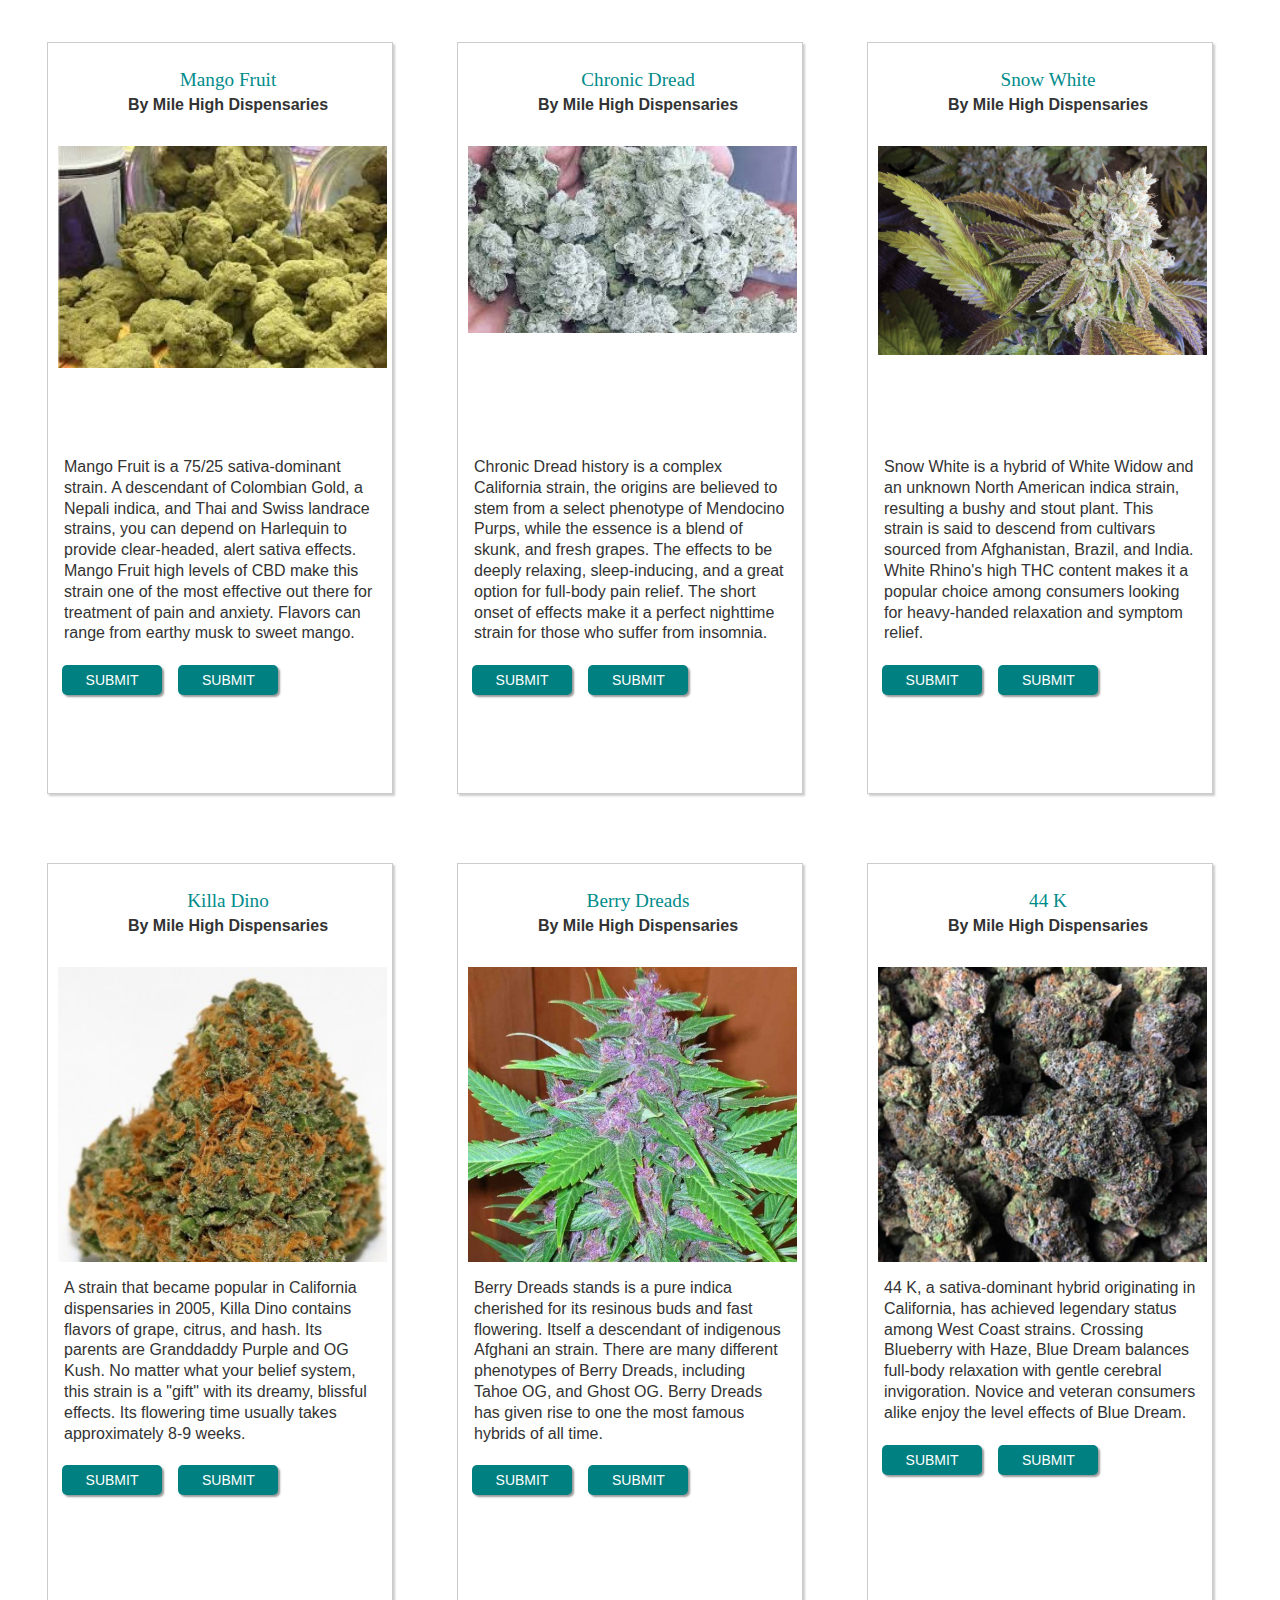
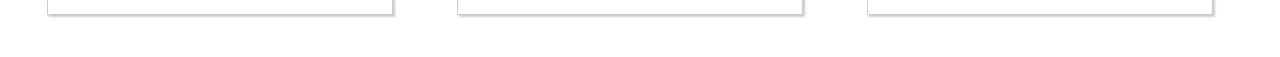
==== week1/index.html @ ab6a60d6 "Add files via upload" ====
<!doctype html>
<html lang="en">
  <head>
	<meta charset="utf-8">
	<meta name="viewport" content="width=device-width, initial-scale=1.0">
	<title></title>
	<link rel="stylesheet" href="css/cooking-design.css">
    <link rel="stylesheet" href="css/cooking-layout.css">
  </head>
  <body>
      <div class="row">
           
            
            
             <!-- new card starts-->  
            <article class="card" id="cardamom_cookies">
                <header class="card_header">
                    <h1 class="card_title">Mango Fruit</h1>
                    <h2 class="card_subtitle">By Mile High Dispensaries</h2>
                </header>
                <div class="card_img">
                    <img src="images/herb0.jpeg" alt="cookies">
                </div>
                <p class="card_text">Mango Fruit is a 75/25 sativa-dominant strain. A descendant of Colombian Gold, a Nepali indica, and Thai and Swiss landrace strains, you can depend on Harlequin to provide clear-headed, alert sativa effects. Mango Fruit high levels of CBD make this strain one of the most effective out there for treatment of pain and anxiety. Flavors can range from earthy musk to sweet mango.</p>
                      <button class="button card_button">SUBMIT</button>
              <button class="button">SUBMIT</button>
            </article>

            <!-- new card starts-->
            <article class="card" id="chocolatechips_cookies">
                <header class="card_header">
                    <h1 class="card_title">Chronic Dread</h1>
                    <h2 class="card_subtitle">By Mile High Dispensaries</h2>
                </header>
                <div class="card_img">
                    <img src="images/herb8.jpeg" alt="cookies">
                </div>
                <p class="card_text">Chronic Dread history is a complex California strain, the origins are believed to stem from a select phenotype of Mendocino Purps, while the essence is a blend of skunk, and fresh grapes. The effects to be deeply relaxing, sleep-inducing, and a great option for full-body pain relief. The short onset of effects make it a perfect nighttime strain for those who suffer from insomnia.</p>
                      <button class="button card_button">SUBMIT</button>
              <button class="button">SUBMIT</button>
            </article>

             <!-- new card starts-->

            <article class="card" id="apple_pie">
                <header class="card_header">
                    <h1 class="card_title">Snow White</h1>
                    <h2 class="card_subtitle">By Mile High Dispensaries</h2>
                </header>
                <div class="card_img">
                    <img src="images/herb10.jpg" alt="cookies">
                </div>
                <p class="card_text">Snow White is a hybrid of White Widow and an unknown North American indica strain, resulting a bushy and stout plant. This strain is said to descend from cultivars sourced from Afghanistan, Brazil, and India. White Rhino's high THC content makes it a popular choice among consumers looking for heavy-handed relaxation and symptom relief. </p>
                      <button class="button card_button">SUBMIT</button>
              <button class="button">SUBMIT</button>
            </article>
            
     </div> <!-- ends row -->
      
      
      
      <div class="row">
            
            
            
             <!-- new card starts-->  
            <article class="card" id="cardamom_cookies">
                <header class="card_header">
                    <h1 class="card_title">Killa Dino</h1>
                    <h2 class="card_subtitle">By Mile High Dispensaries</h2>
                </header>
                <div class="card_img">
                    <img src="images/herb9.png" alt="cookies">
                </div>
                <p class="card_text">A strain that became popular in California dispensaries in 2005, Killa Dino contains flavors of grape, citrus, and hash. Its parents are Granddaddy Purple and OG Kush. No matter what your belief system, this strain is a "gift" with its dreamy, blissful effects. Its flowering time usually takes approximately 8-9 weeks.</p>
                      <button class="button card_button">SUBMIT</button>
              <button class="button">SUBMIT</button>
            </article>
            
            
            
             <!-- new card starts-->
            <article class="card" id="chocolatechips_cookies">
                <header class="card_header">
                    <h1 class="card_title">Berry Dreads</h1>
                    <h2 class="card_subtitle">By Mile High Dispensaries</h2>
                </header>
                <div class="card_img">
                    <img src="images/herb1.jpg" alt="cookies">
                </div>
                <p class="card_text">Berry Dreads stands is a pure indica cherished for its resinous buds and fast flowering. Itself a descendant of indigenous Afghani an strain. There are many different phenotypes of Berry Dreads, including Tahoe OG, and Ghost OG. Berry Dreads has given rise to one the most famous hybrids of all time.</p>
                      <button class="button card_button">SUBMIT</button>
              <button class="button">SUBMIT</button>
            </article>
            
            
            
            
       <!-- new card starts-->

            <article class="card" id="apple_pie">
                <header class="card_header">
                    <h1 class="card_title">44 K</h1>
                    <h2 class="card_subtitle">By Mile High Dispensaries</h2>
                </header>
                <div class="card_img">
                    <img src="images/herb7.png" alt="cookies">
                </div>
                <p class="card_text">44 K, a sativa-dominant hybrid originating in California, has achieved legendary status among West Coast strains. Crossing Blueberry with Haze, Blue Dream balances full-body relaxation with gentle cerebral invigoration. Novice and veteran consumers alike enjoy the level effects of Blue Dream.</p>
                      <button class="button card_button">SUBMIT</button>
              <button class="button">SUBMIT</button>
            </article>
      
      </div> <!-- ends row -->
      
      
      
      
      
  </body>
</html>
---- week1/css/cooking-design.css ----
/* Components Styles  */

/* *********** General Styles ********** */
*{
    margin:5px;
    padding:0;
}

body{
    font-family:Roboto, Arial, sans-serif;
    color:#333;
}

/* *********** Text Styles ********** */

h1{
   text-align: center;
    font-family:Roboto-light, Arial, sans-serif;
    font-size:3rem; /* three times the size of the default font-size */
    font-weight:normal;
    color:darkcyan;
}

h2{ 
    text-align: center;
    font-family:Roboto-medium, Arial, sans-serif;
    font-size:2rem; /* three times the size of the default font-size */
    margin-bottom:0.5em;
}

    
h3{
    text-transform: uppercase;
    margin-bottom:0.5em;
}

p{
    line-height:1.3em;
    margin-top:1em;
    margin-bottom:1em;
}

a{
    color:cornflowerblue;
    text-decoration: none;
}

ul{
    margin-top:1em;
    margin-bottom:1em;
}

.list{
    list-style-type: none;
    margin-top:0.5em;
    margin-bottom: 0.5em;
    border-bottom: solid 1px #ccc;
    padding-bottom:0.5em;
}

/* *********** Buttons Styles ********** */

.button{
    width:100px;
    border:none;
    font-size:.875em;
    text-transform:uppercase;
    text-align: center;
    background-color: teal;
    color:white;
    border-radius: 5px;
    padding:0.5em;
    box-shadow: 2px 2px 2px #999;
    display:inline-block; /* I can change the width of this element */
}

.button:active{
    background-color:black;
    border:none;
}


/* *********** Cards Styles ********** */

.card{
    max-width:344px;
    border:solid 1px #ccc;
    margin-top:1em;
    margin-bottom:1em;
    box-shadow: 2px 2px 2px #ccc; 
}

.card_header{
    height:72px;
    padding-top:16px;
    padding-left:1em;
}

.card_title{
    font-size:1.2em;
    font-family: Roboto-bold;
}

.card_subtitle{
    font-size:1em; 
}

.card_img{  /* div that contains the image */
    height:40%;
    overflow:hidden; /* controls the part of the image that does not fit its height */
}

.card_img img{  /* img is a child of an element with the card_img class */
    width:100%;  /* takes the width of its container */
}

.card_text{ 
    
    margin:1em;
}

.card_button{
    margin:0 0.5em 1em 1em;/* top, right, bottom, left */
}

/* *********** Navbar Styles ********** */

nav{
    background-color: darkcyan;
    padding:0.15em;
}

.navbar_list{
    display:flex;
    flex-direction: row;
    list-style-type: none;
}
    
.navbar_li{
    margin: 0 1em;
}

.navbar_li a{
    color:#fff;
}
---- week1/css/cooking-layout.css ----
.row{
    display:flex;
    flex-direction: column;
    
}

.card{
    margin:2em;
height: 750px;
}


@media (min-width:768px){
    
    .row{
    flex-direction: row;
    }
    
}
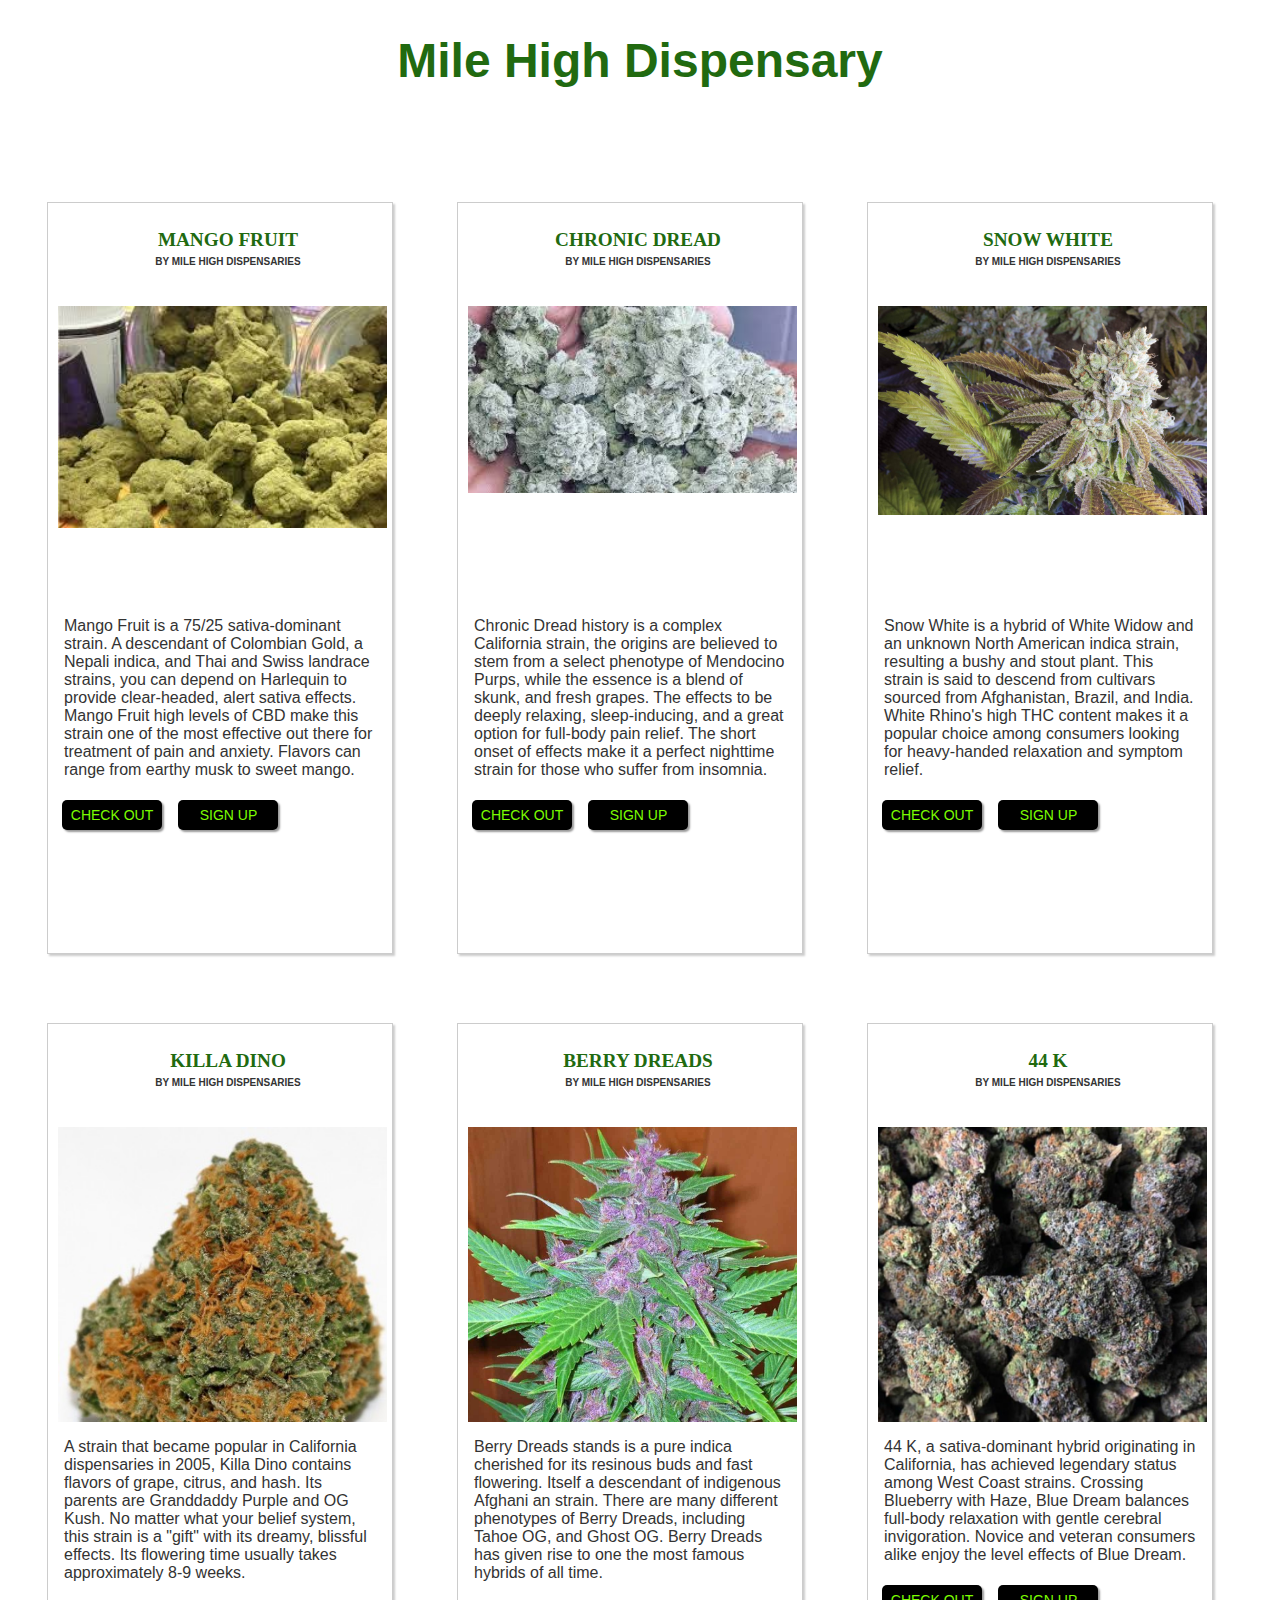
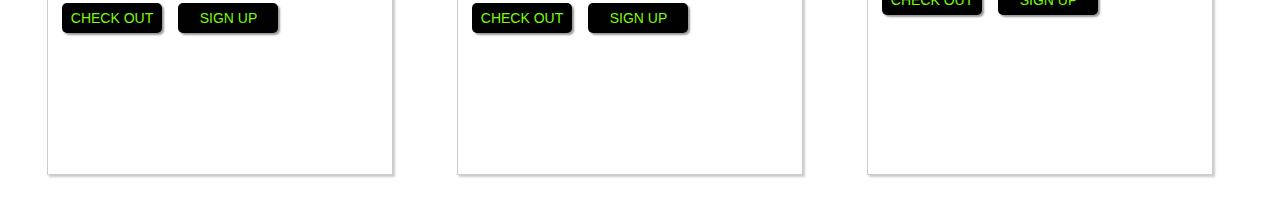
==== commit 2dfdd391: "changes made" ====
--- a/week1/index.html
+++ b/week1/index.html
@@ -8,51 +8,59 @@
     <link rel="stylesheet" href="css/cooking-layout.css">
   </head>
   <body>
-      <div class="row">
+       <br>
+     <h1>Mile High Dispensary</h1>
+     
+     <br>
+       <br>
+         <br>
+           <br>
            
+     
+           <div class="row">         
             
             
              <!-- new card starts-->  
             <article class="card" id="cardamom_cookies">
                 <header class="card_header">
-                    <h1 class="card_title">Mango Fruit</h1>
-                    <h2 class="card_subtitle">By Mile High Dispensaries</h2>
+                    <h1 class="card_title">MANGO FRUIT</h1>
+                    <h3>By Mile High Dispensaries</h3>
                 </header>
                 <div class="card_img">
                     <img src="images/herb0.jpeg" alt="cookies">
                 </div>
                 <p class="card_text">Mango Fruit is a 75/25 sativa-dominant strain. A descendant of Colombian Gold, a Nepali indica, and Thai and Swiss landrace strains, you can depend on Harlequin to provide clear-headed, alert sativa effects. Mango Fruit high levels of CBD make this strain one of the most effective out there for treatment of pain and anxiety. Flavors can range from earthy musk to sweet mango.</p>
-                      <button class="button card_button">SUBMIT</button>
-              <button class="button">SUBMIT</button>
+              <button class="button card_button">CHECK OUT</button>
+              <button class="button">SIGN UP</button>
             </article>
 
             <!-- new card starts-->
             <article class="card" id="chocolatechips_cookies">
                 <header class="card_header">
-                    <h1 class="card_title">Chronic Dread</h1>
-                    <h2 class="card_subtitle">By Mile High Dispensaries</h2>
+                    <h1 class="card_title">CHRONIC DREAD</h1>
+                    <h3>By Mile High Dispensaries</h3>
                 </header>
                 <div class="card_img">
                     <img src="images/herb8.jpeg" alt="cookies">
                 </div>
                 <p class="card_text">Chronic Dread history is a complex California strain, the origins are believed to stem from a select phenotype of Mendocino Purps, while the essence is a blend of skunk, and fresh grapes. The effects to be deeply relaxing, sleep-inducing, and a great option for full-body pain relief. The short onset of effects make it a perfect nighttime strain for those who suffer from insomnia.</p>
-                      <button class="button card_button">SUBMIT</button>
-              <button class="button">SUBMIT</button>
+                <button class="button card_button">CHECK OUT</button>
+              <button class="button">SIGN UP</button>
             </article>
 
              <!-- new card starts-->
 
             <article class="card" id="apple_pie">
                 <header class="card_header">
-                    <h1 class="card_title">Snow White</h1>
-                    <h2 class="card_subtitle">By Mile High Dispensaries</h2>
+                    <h1 class="card_title">SNOW WHITE</h1>
+                    <h3>By Mile High Dispensaries</h3>
                 </header>
                 <div class="card_img">
                     <img src="images/herb10.jpg" alt="cookies">
                 </div>
                 <p class="card_text">Snow White is a hybrid of White Widow and an unknown North American indica strain, resulting a bushy and stout plant. This strain is said to descend from cultivars sourced from Afghanistan, Brazil, and India. White Rhino's high THC content makes it a popular choice among consumers looking for heavy-handed relaxation and symptom relief. </p>
-                      <button class="button card_button">SUBMIT</button>
-              <button class="button">SUBMIT</button>
+                     <button class="button card_button">CHECK OUT</button>
+              <button class="button">SIGN UP</button>
             </article>
             
      </div> <!-- ends row -->
@@ -66,15 +74,15 @@
              <!-- new card starts-->  
             <article class="card" id="cardamom_cookies">
                 <header class="card_header">
-                    <h1 class="card_title">Killa Dino</h1>
-                    <h2 class="card_subtitle">By Mile High Dispensaries</h2>
+                    <h1 class="card_title">KILLA DINO</h1>
+                    <h3>By Mile High Dispensaries</h3>
                 </header>
                 <div class="card_img">
                     <img src="images/herb9.png" alt="cookies">
                 </div>
                 <p class="card_text">A strain that became popular in California dispensaries in 2005, Killa Dino contains flavors of grape, citrus, and hash. Its parents are Granddaddy Purple and OG Kush. No matter what your belief system, this strain is a "gift" with its dreamy, blissful effects. Its flowering time usually takes approximately 8-9 weeks.</p>
-                      <button class="button card_button">SUBMIT</button>
-              <button class="button">SUBMIT</button>
+                     <button class="button card_button">CHECK OUT</button>
+              <button class="button">SIGN UP</button>
             </article>
             
             
@@ -82,15 +90,15 @@
              <!-- new card starts-->
             <article class="card" id="chocolatechips_cookies">
                 <header class="card_header">
-                    <h1 class="card_title">Berry Dreads</h1>
-                    <h2 class="card_subtitle">By Mile High Dispensaries</h2>
+                    <h1 class="card_title">BERRY DREADS</h1>
+                    <h3> By Mile High Dispensaries</h3>
                 </header>
                 <div class="card_img">
                     <img src="images/herb1.jpg" alt="cookies">
                 </div>
                 <p class="card_text">Berry Dreads stands is a pure indica cherished for its resinous buds and fast flowering. Itself a descendant of indigenous Afghani an strain. There are many different phenotypes of Berry Dreads, including Tahoe OG, and Ghost OG. Berry Dreads has given rise to one the most famous hybrids of all time.</p>
-                      <button class="button card_button">SUBMIT</button>
-              <button class="button">SUBMIT</button>
+                  <button class="button card_button">CHECK OUT</button>
+              <button class="button">SIGN UP</button>
             </article>
             
             
@@ -101,14 +109,14 @@
             <article class="card" id="apple_pie">
                 <header class="card_header">
                     <h1 class="card_title">44 K</h1>
-                    <h2 class="card_subtitle">By Mile High Dispensaries</h2>
+                    <h3>By Mile High Dispensaries</h3>
                 </header>
                 <div class="card_img">
                     <img src="images/herb7.png" alt="cookies">
                 </div>
                 <p class="card_text">44 K, a sativa-dominant hybrid originating in California, has achieved legendary status among West Coast strains. Crossing Blueberry with Haze, Blue Dream balances full-body relaxation with gentle cerebral invigoration. Novice and veteran consumers alike enjoy the level effects of Blue Dream.</p>
-                      <button class="button card_button">SUBMIT</button>
-              <button class="button">SUBMIT</button>
+                  <button class="button card_button">CHECK OUT</button>
+              <button class="button">SIGN UP</button>
             </article>
       
       </div> <!-- ends row -->
--- a/week1/css/cooking-design.css
+++ b/week1/css/cooking-design.css
@@ -1,145 +1,195 @@
 /* Components Styles  */
 
 /* *********** General Styles ********** */
-*{
-    margin:5px;
-    padding:0;
+* {
+    margin: 5px;
+    padding: 70;
 }
 
-body{
-    font-family:Roboto, Arial, sans-serif;
-    color:#333;
+body {
+    font-family: Roboto, Arial, sans-serif;
+    color: #333;
 }
 
 /* *********** Text Styles ********** */
 
-h1{
-   text-align: center;
-    font-family:Roboto-light, Arial, sans-serif;
-    font-size:3rem; /* three times the size of the default font-size */
-    font-weight:normal;
-    color:darkcyan;
+h1 {
+    text-align: center;
+    font-family: Roboto-light, Arial, sans-serif;
+    font-size: 3rem;
+    /* three times the size of the default font-size */
+    font-weight: 2px;
+    color: #216A10;
 }
 
-h2{ 
+h2 {
+
     text-align: center;
-    font-family:Roboto-medium, Arial, sans-serif;
-    font-size:2rem; /* three times the size of the default font-size */
-    margin-bottom:0.5em;
+    font-family: Roboto-medium, Arial, sans-serif;
+    font-size: 2rem;
+    /* three times the size of the default font-size */
+    margin-bottom: 0.5em;
+    color: black;
 }
 
-    
-h3{
+
+h3 {
+    text-align: center;
+    font-size: 10px;
     text-transform: uppercase;
-    margin-bottom:0.5em;
+    margin-bottom: 0.5em;
+
 }
 
-p{
-    line-height:1.3em;
-    margin-top:1em;
-    margin-bottom:1em;
+
 }
 
-a{
-    color:cornflowerblue;
+p {
+    padding: 1em;
+    line-height: 1em;
+    margin-top: 1em;
+    margin-bottom: 1em;
+}
+
+a {
+    /*    text-align: center;*/
+    border-color: black;
+    color: #216A10;
     text-decoration: none;
 }
 
-ul{
-    margin-top:1em;
-    margin-bottom:1em;
+ul {
+    text-align: center;
+    display: inherit;
+    list-style-type: disc;
+    margin-top: 1em;
+    margin-bottom: 1em;
 }
 
-.list{
+.list {
+
+    display: inline-grid;
     list-style-type: none;
-    margin-top:0.5em;
+    margin-top: 0.5em;
     margin-bottom: 0.5em;
     border-bottom: solid 1px #ccc;
-    padding-bottom:0.5em;
+    padding-bottom: 0.5em;
 }
 
 /* *********** Buttons Styles ********** */
 
-.button{
-    width:100px;
-    border:none;
-    font-size:.875em;
-    text-transform:uppercase;
+.button {
+    width: 100px;
+    border: none;
+    font-size: .875em;
+    text-transform: uppercase;
     text-align: center;
-    background-color: teal;
-    color:white;
+    background-color: black;
+    color: lawngreen;
     border-radius: 5px;
-    padding:0.5em;
+    padding: 0.5em;
     box-shadow: 2px 2px 2px #999;
-    display:inline-block; /* I can change the width of this element */
+    display: inline-block;
+    /* I can change the width of this element */
 }
 
-.button:active{
-    background-color:black;
-    border:none;
+.button:active {
+    background-color: black;
+    border: none;
 }
 
 
 /* *********** Cards Styles ********** */
 
-.card{
-    max-width:344px;
-    border:solid 1px #ccc;
-    margin-top:1em;
-    margin-bottom:1em;
-    box-shadow: 2px 2px 2px #ccc; 
+.card {
+    position: inherit;
+    align-items: center;
+    max-width: 344px;
+    border: solid 1px #ccc;
+    margin-top: 1em;
+    margin-bottom: 1em;
+    box-shadow: 2px 2px 2px #ccc;
 }
 
-.card_header{
-    height:72px;
-    padding-top:16px;
-    padding-left:1em;
+.card_header {
+    height: 72px;
+    padding-top: 16px;
+    padding-left: 1em;
 }
 
-.card_title{
-    font-size:1.2em;
+.card_title {
+    font-size: 1.2em;
     font-family: Roboto-bold;
 }
 
-.card_subtitle{
-    font-size:1em; 
+.card_subtitle {
+    font-size: 1em;
 }
 
-.card_img{  /* div that contains the image */
-    height:40%;
-    overflow:hidden; /* controls the part of the image that does not fit its height */
+.card_img {
+    /* div that contains the image */
+    height: 40%;
+    overflow: hidden;
+    /* controls the part of the image that does not fit its height */
 }
 
-.card_img img{  /* img is a child of an element with the card_img class */
-    width:100%;  /* takes the width of its container */
+.card_img img {
+    /* img is a child of an element with the card_img class */
+    width: 100%;
+    /* takes the width of its container */
 }
 
-.card_text{ 
-    
-    margin:1em;
+.card_text {
+
+    margin: 1em;
 }
 
-.card_button{
-    margin:0 0.5em 1em 1em;/* top, right, bottom, left */
+.card_button {
+    margin: 0 0.5em 1em 1em;
+    /* top, right, bottom, left */
 }
 
 /* *********** Navbar Styles ********** */
 
-nav{
-    background-color: darkcyan;
-    padding:0.15em;
+nav {
+    background-color: black;
+    padding: 0.15em;
+    height: 4em;
 }
 
-.navbar_list{
-    display:flex;
+.navbar_list {
+    text-align: center;
+    display: flex;
     flex-direction: row;
     list-style-type: none;
 }
-    
-.navbar_li{
-    margin: 0 1em;
+
+.navbar_li {
+/*    border-right: 1px solid lawngreen;*/
+    margin: .5em;
 }
 
-.navbar_li a{
-    color:#fff;
-}+
+.nav-link {
+    color: #fff;
+    text-decoration: none;
+    transition: all .5s;
+}
+
+.nav-link:hover {
+
+    display: block;
+    color: lawngreen;
+}
+
+
+
+.nav-item {
+    margin: 10px;
+    display: block;
+}
+
+
+.navbar_li a {
+    color: lawngreen;
+}
